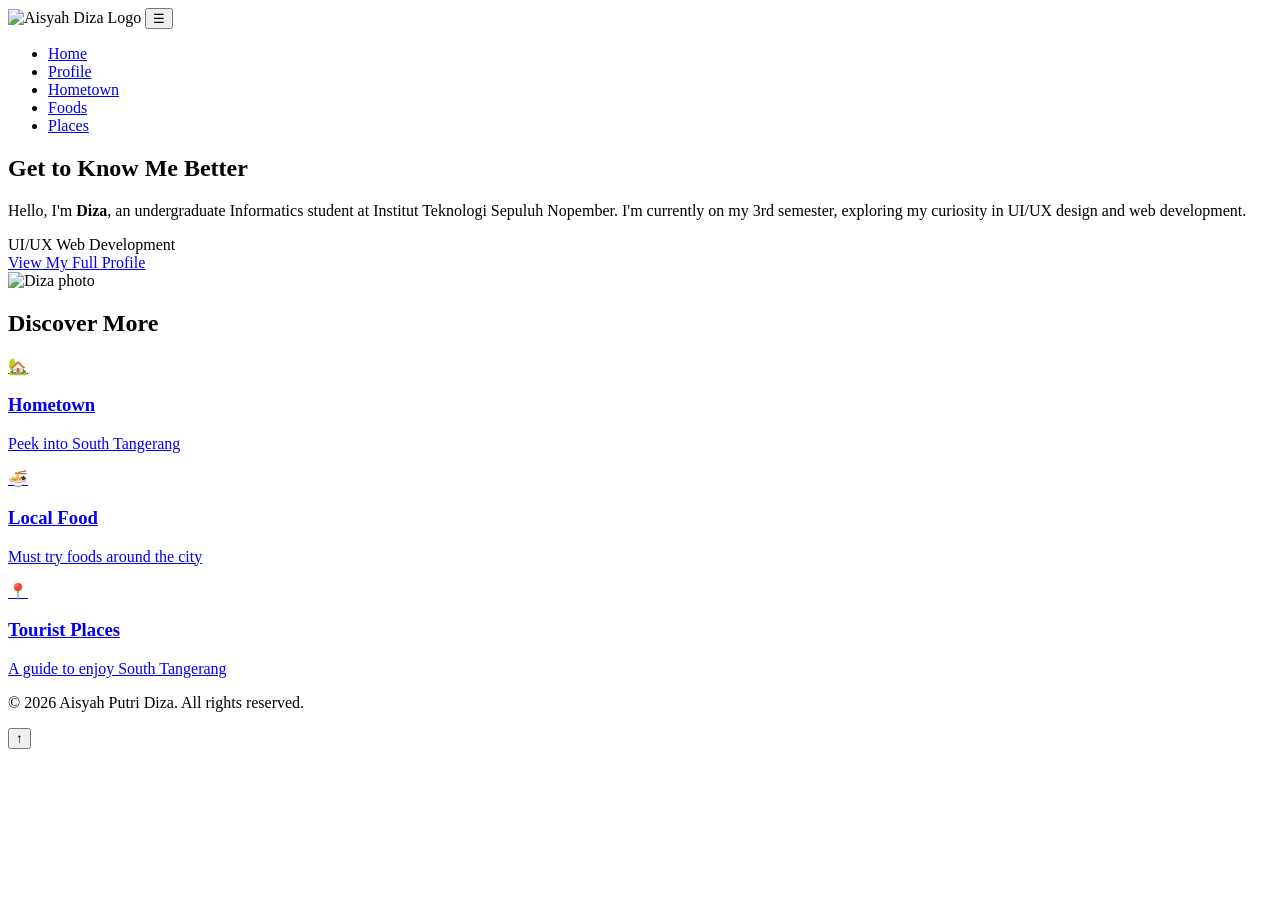
==== Quiz 1/index.html @ 14cac3a8 "add source code" ====
<!DOCTYPE html>
<html lang="en">
<head>
    <meta charset="UTF-8">
    <meta name="viewport" content="width=device-width, initial-scale=1.0">
    <title>Home</title>

    <link rel="preconnect" href="https://fonts.googleapis.com">
    <link rel="preconnect" href="https://fonts.gstatic.com" crossorigin>
    <link href="https://fonts.googleapis.com/css2?family=Plus+Jakarta+Sans:wght@400;500;600;700&display=swap" rel="stylesheet">

    <link rel="stylesheet" href="../style.css">
</head>
<body>
    <header>
        <img src="../assets/Aisyah Diza..png" alt="Aisyah Diza Logo" height="48">
        <button class="menu-toggle" aria-label="Toggle menu">☰</button>
        <nav>
            <ul>
                <li><a href="./index.html">Home</a></li>
                <li><a href="./profile.html">Profile</a></li>
                <li><a href="./hometown.html">Hometown</a></li>
                <li><a href="./food.html">Foods</a></li>
                <li><a href="./tourist.html">Places</a></li>
            </ul>
        </nav>
    </header>
    <main>
        <section class="hero">
            <div class="hero-text">
                <h1>Get to Know Me Better</h1>
                <p>
                    Hello, I'm <strong>Diza</strong>, an undergraduate Informatics student at Institut Teknologi
                    Sepuluh Nopember. I'm currently on my 3rd semester, exploring my curiosity in UI/UX design and web development.
                </p>
                <div class="tags">
                    <span class="tag">UI/UX</span>
                    <span class="tag">Web Development</span>
                </div>
                <a href="./profile.html">View My Full Profile</a>
            </div>

            <img src="../assets/profile.jpeg" alt="Diza photo" class="hero-photo">
        </section>
        <section class="preview-section">
            <h2>Discover More</h2>
            <div class="preview-grid">
                <a href="./hometown.html" class="preview-card">
                    <span class="preview-icon">🏡</span>
                    <h3>Hometown</h3>
                    <p>Peek into South Tangerang</p>
                </a>

                <a href="./food.html" class="preview-card">
                    <span class="preview-icon">🍜</span>
                    <h3>Local Food</h3>
                    <p>Must try foods around the city</p>
                </a>

                <a href="./tourist.html" class="preview-card">
                    <span class="preview-icon">📍</span>
                    <h3>Tourist Places</h3>
                    <p>A guide to enjoy South Tangerang</p>
                </a>

            </div>
        </section>
    </main>
    <footer>
        <p>&copy; 2026 Aisyah Putri Diza. All rights reserved.</p>
    </footer>
    <button id="back-to-top" aria-label="Back to top">↑</button>

    <div id="lightbox">
        <img id="lightbox-img" src="" alt="">
    </div>
    <script src="../script.js"></script>
</body>
</html>
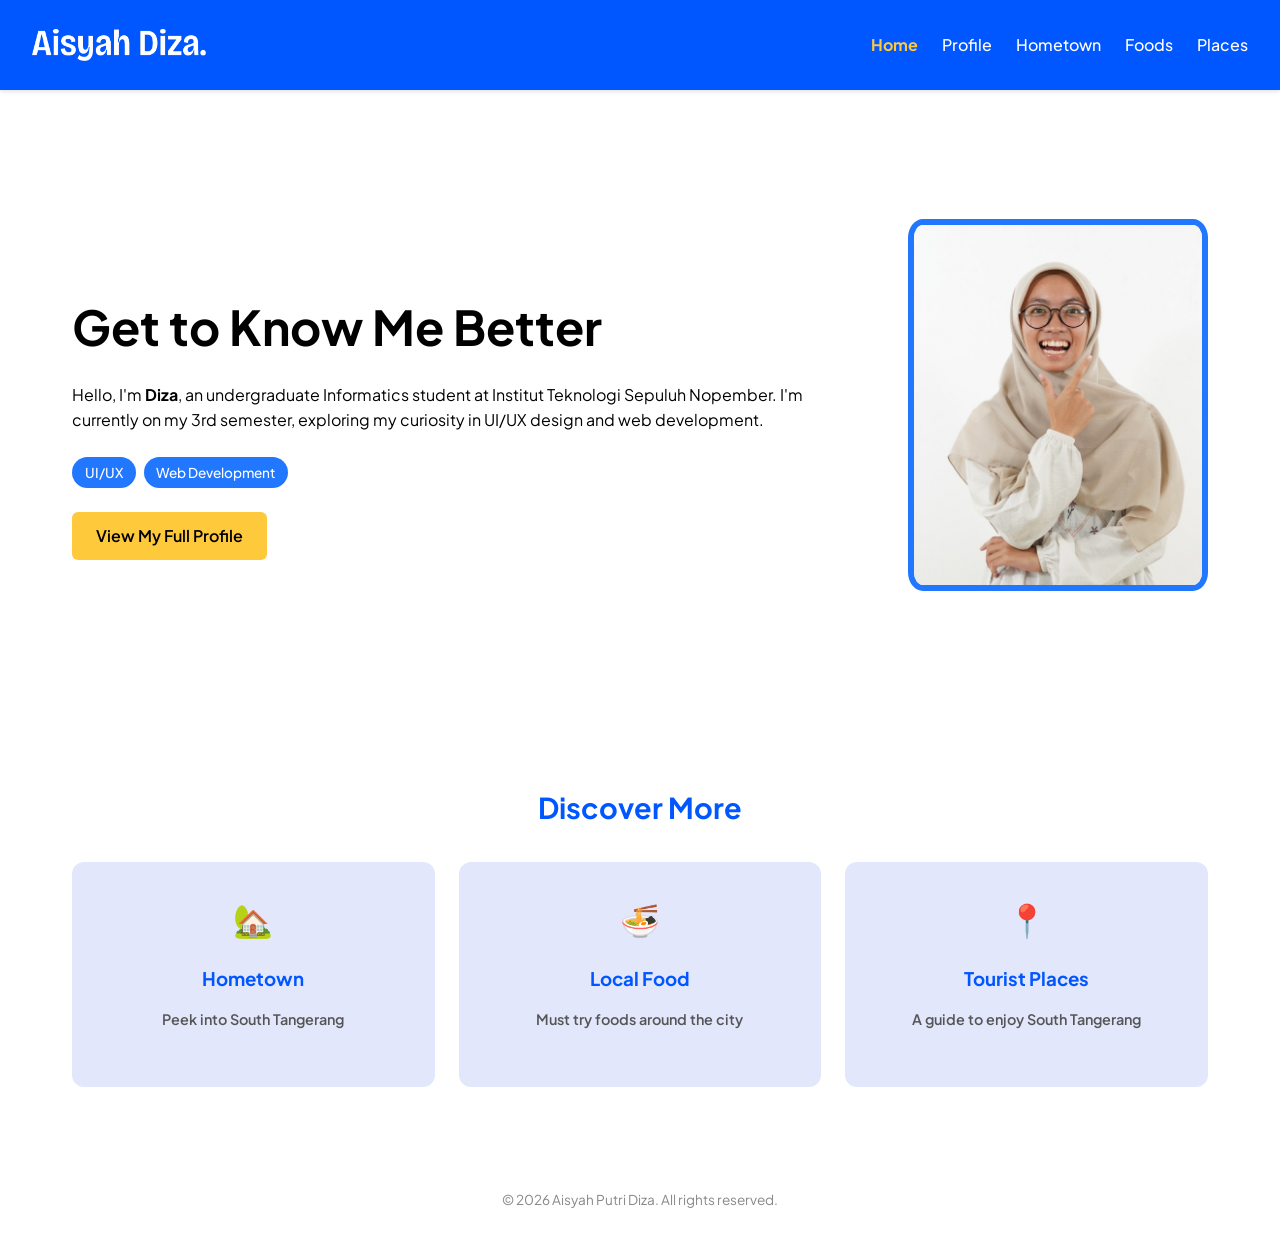
==== commit 6a544f84: "fix relative path" ====
--- a/Quiz 1/index.html
+++ b/Quiz 1/index.html
@@ -8,20 +8,21 @@
     <link rel="preconnect" href="https://fonts.googleapis.com">
     <link rel="preconnect" href="https://fonts.gstatic.com" crossorigin>
     <link href="https://fonts.googleapis.com/css2?family=Plus+Jakarta+Sans:wght@400;500;600;700&display=swap" rel="stylesheet">
+    <link rel="icon" type="image/x-icon" href="./assets/favicon.png">
 
-    <link rel="stylesheet" href="../style.css">
+    <link rel="stylesheet" href="./style.css">
 </head>
 <body>
     <header>
-        <img src="../assets/Aisyah Diza..png" alt="Aisyah Diza Logo" height="48">
+        <img src="./assets/Aisyah Diza..png" alt="Aisyah Diza Logo" height="48">
         <button class="menu-toggle" aria-label="Toggle menu">☰</button>
         <nav>
             <ul>
                 <li><a href="./index.html">Home</a></li>
-                <li><a href="./profile.html">Profile</a></li>
-                <li><a href="./hometown.html">Hometown</a></li>
-                <li><a href="./food.html">Foods</a></li>
-                <li><a href="./tourist.html">Places</a></li>
+                <li><a href="./quiz1/profile.html">Profile</a></li>
+                <li><a href="./quiz1/hometown.html">Hometown</a></li>
+                <li><a href="./quiz1/food.html">Foods</a></li>
+                <li><a href="./quiz1/tourist.html">Places</a></li>
             </ul>
         </nav>
     </header>
@@ -37,27 +38,27 @@
                     <span class="tag">UI/UX</span>
                     <span class="tag">Web Development</span>
                 </div>
-                <a href="./profile.html">View My Full Profile</a>
+                <a href="./quiz1/profile.html">View My Full Profile</a>
             </div>
 
-            <img src="../assets/profile.jpeg" alt="Diza photo" class="hero-photo">
+            <img src="./assets/profile.jpeg" alt="Diza photo" class="hero-photo">
         </section>
         <section class="preview-section">
             <h2>Discover More</h2>
             <div class="preview-grid">
-                <a href="./hometown.html" class="preview-card">
+                <a href="./quiz1/hometown.html" class="preview-card">
                     <span class="preview-icon">🏡</span>
                     <h3>Hometown</h3>
                     <p>Peek into South Tangerang</p>
                 </a>
 
-                <a href="./food.html" class="preview-card">
+                <a href="./quiz1/food.html" class="preview-card">
                     <span class="preview-icon">🍜</span>
                     <h3>Local Food</h3>
                     <p>Must try foods around the city</p>
                 </a>
 
-                <a href="./tourist.html" class="preview-card">
+                <a href="./quiz1/tourist.html" class="preview-card">
                     <span class="preview-icon">📍</span>
                     <h3>Tourist Places</h3>
                     <p>A guide to enjoy South Tangerang</p>
@@ -74,6 +75,6 @@
     <div id="lightbox">
         <img id="lightbox-img" src="" alt="">
     </div>
-    <script src="../script.js"></script>
+    <script src="./script.js"></script>
 </body>
 </html>
--- a/Quiz 1/style.css
+++ b/Quiz 1/style.css
@@ -0,0 +1,443 @@
+:root {
+    --primary-blue: #0056FF;
+    --secondary-blue: #2277FF;
+    --black: #000000;
+    --soft-lavender: #E3E7FC;
+    --white: #FFFFFF;
+    --accent-yellow: #FFC93C;
+    --accent-yellow-hover: #FFB800;
+    --gradient-futurewave: linear-gradient(135deg, #2277FF, #8FC1FF);
+    --gradient-midnight: linear-gradient(135deg, #0A1F5C, #0056FF);
+}
+
+*, *::before, *::after {
+  box-sizing: border-box;
+}
+
+body {
+    margin: 0;
+    font-family: 'Plus Jakarta Sans', sans-serif;
+    color: var(--black);
+    line-height: 1.6;
+    background-color: var(--white);
+}
+
+header {
+    display: flex;
+    align-items: center;
+    justify-content: space-between;
+    padding: 1rem 2rem;
+    background-color: var(--primary-blue);
+    box-shadow: 0 2px 4px rgba(0,0,0,0.1);
+}
+
+header img {
+    height: 32px;
+    width: auto;
+}
+
+nav ul {
+    display: flex;
+    list-style: none;
+    gap: 1.5rem;
+}
+
+nav a {
+    text-decoration: none;
+    color: var(--white);
+    font-weight: 500;
+}
+
+nav a:hover {
+    color: var(--accent-yellow);
+}
+
+main {
+    width: 100%;
+}
+
+h1 {
+    font-size: 2rem;
+    margin-bottom: 1rem;
+    color: var(--black);
+}
+
+main p {
+    margin-bottom: 1.5rem;
+}
+
+main a {
+    display: inline-block;
+    padding: 0.7rem 1.5rem;
+    background-color: var(--accent-yellow);
+    color: var(--black);
+    font-weight: 600;
+    text-decoration: none;
+    border-radius: 6px;
+    transition: background-color 0.2s ease;
+}
+
+main a:hover {
+    background-color: var(--accent-yellow-hover);
+}
+
+footer {
+    text-align: center;
+    padding: 1.5rem;
+    color: #888;
+    font-size: 0.85rem;
+}
+
+.hero {
+    max-width: 1200px;
+    padding: 0 2rem;
+    min-height: 70vh;
+    display: flex;
+    align-items: center;
+    justify-content: space-between;
+    gap: 3rem;
+    margin: 0 auto;
+}
+
+.hero-text {
+    flex: 1;
+}
+
+.hero-text h1 {
+    font-size: 3rem;
+}
+
+.hero-text p {
+    font-size: 1rem;
+}
+
+.hero-text .list-title {
+    margin-bottom: 0.5rem;
+}
+
+.hero-photo {
+    width: 300px;
+    border-radius: 5%;
+    border: 6px solid var(--secondary-blue);
+    flex-shrink: 0;
+}
+
+.tags {
+    display: flex;
+    gap: 0.5rem;
+    margin-bottom: 1.5rem;
+    flex-wrap: wrap;
+}
+
+.tag {
+    background-color: var(--secondary-blue);
+    color: var(--white);
+    padding: 0.3rem 0.8rem;
+    border-radius: 999px;
+    font-size: 0.85rem;
+    font-weight: 500;
+    transition: background-color 0.2s ease, color 0.2s ease, transform 0.2s ease;
+}
+
+.tag:hover {
+    background-color: var(--soft-lavender);
+    color: var(--black);
+    transform: translateY(-2px);
+}
+
+.preview-section {
+    max-width: 1200px;
+    margin: 4rem auto;
+    padding: 0 2rem;
+    text-align: center;
+}
+
+.preview-section h2 {
+    font-size: 1.8rem;
+    margin-bottom: 2rem;
+    color: var(--primary-blue);
+}
+
+.preview-grid {
+    display: grid;
+    grid-template-columns: repeat(auto-fit, minmax(200px, 1fr));
+    gap: 1.5rem;
+}
+
+.preview-card {
+    background-color: var(--soft-lavender);
+    border-radius: 12px;
+    padding: 2rem 1.5rem;
+    text-decoration: none;
+    color: var(--black);
+    transition: transform 0.2s ease, box-shadow 0.2s ease, background-color 0.2s ease;
+}
+
+.preview-card:hover {
+    background-color: var(--primary-blue);
+    transform: translateY(-5px);
+    box-shadow: 0 8px 20px rgba(0, 86, 255, 0.15);
+}
+
+.preview-card:hover h3, .preview-card:hover p {
+    color: var(--white);
+}
+
+.preview-icon {
+    font-size: 2rem;
+    display: block;
+    margin-bottom: 0.8rem;
+}
+
+.preview-card h3 {
+    color: var(--primary-blue);
+    margin-bottom: 0.5rem;
+    transition: color 0.2s ease;
+}
+
+.preview-card p {
+    font-size: 0.9rem;
+    color: #555;
+    transition: color 0.2s ease;
+}
+
+.content {
+    max-width: 800px;
+    margin: 3rem auto;
+    padding: 0 2rem;
+}
+
+.content h1 {
+    font-size: 2.2rem;
+    color: var(--black);
+    margin-bottom: 1rem;
+}
+
+.content h2 {
+    font-size: 1.3rem;
+    color: var(--primary-blue);
+    margin-bottom: 0.5rem;
+}
+
+.content p {
+    margin-bottom: 1rem;
+    color: #333;
+}
+
+.content ul, .content ol {
+    margin: 1rem 0 1.5rem 1.5rem;
+}
+
+.content ul li, .content ol li {
+    margin-bottom: 0.8rem;
+}
+
+.content a {
+    display: inline-block;
+    margin: 0.5rem 0.5rem 0.5rem 0;
+    padding: 0.7rem 1.5rem;
+    background-color: var(--accent-yellow);
+    color: var(--black);
+    font-weight: 600;
+    text-decoration: none;
+    border-radius: 6px;
+    transition: background-color 0.2s ease;
+}
+
+.content a:hover {
+    background-color: var(--accent-yellow-hover);
+}
+
+.banner-img {
+    width: 100%;
+    height: 280px;
+    object-fit: cover;
+    border-radius: 12px;
+    margin-bottom: 2rem;
+    display: block;
+}
+
+.food-list {
+    list-style: none;
+    margin: 0;
+    display: grid;
+    grid-template-columns: repeat(2, 1fr);
+    gap: 2rem;
+}
+
+.food-list li {
+    background-color: var(--soft-lavender);
+    padding: 1.5rem;
+    border-radius: 12px;
+    transition: transform 0.2s ease, box-shadow 0.2s ease;
+}
+
+.food-list li:hover {
+    transform: translateY(-5px);
+    box-shadow: 0 8px 20px rgba(0, 86, 255, 0.15);
+}
+
+.food-list img {
+    width: 100%;
+    height: 200px;
+    object-fit: cover;
+    border-radius: 8px;
+    margin: 0.8rem 0;
+    display: block;
+}
+
+.tourist-list {
+    list-style: none;
+    margin: 2rem 0;
+    display: grid;
+    grid-template-columns: repeat(2, 1fr);
+    gap: 2rem;
+}
+
+.tourist-list li {
+    background-color: var(--soft-lavender);
+    border-radius: 12px;
+    overflow: hidden;
+    transition: transform 0.2s ease, box-shadow 0.2s ease;
+}
+
+.tourist-list li:hover {
+    transform: translateY(-5px);
+    box-shadow: 0 8px 20px rgba(0, 86, 255, 0.15);
+}
+
+.tourist-list img {
+    width: 100%;
+    height: 180px;
+    object-fit: cover;
+    display: block;
+}
+
+.tourist-text {
+    padding: 1.2rem;
+}
+
+.tourist-text h2 {
+    color: var(--primary-blue);
+    margin-bottom: 0.5rem;
+}
+
+.cta-box {
+    text-align: center;
+    background-color: var(--primary-blue);
+    color: var(--white);
+    padding: 2rem;
+    border-radius: 12px;
+    margin-top: 2rem;
+}
+
+.cta-box p {
+    color: var(--white);
+    font-size: 1.1rem;
+    margin-bottom: 1rem;
+}
+
+.cta-box a {
+    background-color: var(--accent-yellow);
+    color: var(--black);
+}
+
+.cta-box a:hover {
+    background-color: var(--accent-yellow-hover);
+}
+
+nav a.active {
+    color: var(--accent-yellow);
+    font-weight: 700;
+}
+
+.menu-toggle {
+    display: none;
+    background: none;
+    border: none;
+    color: var(--white);
+    font-size: 1.5rem;
+    cursor: pointer;
+}
+
+#back-to-top {
+    position: fixed;
+    bottom: 2rem;
+    right: 2rem;
+    background-color: var(--primary-blue);
+    color: var(--white);
+    border: none;
+    width: 45px;
+    height: 45px;
+    border-radius: 50%;
+    font-size: 1.2rem;
+    cursor: pointer;
+    opacity: 0;
+    visibility: hidden;
+    transition: opacity 0.3s ease, transform 0.3s ease;
+}
+
+#back-to-top.show {
+    opacity: 1;
+    visibility: visible;
+}
+
+#back-to-top:hover {
+    transform: translateY(-3px);
+    background-color: var(--secondary-blue);
+}
+
+#lightbox {
+    display: none;
+    position: fixed;
+    top: 0;
+    left: 0;
+    width: 100%;
+    height: 100%;
+    background: rgba(0, 0, 0, 0.85);
+    z-index: 999;
+    align-items: center;
+    justify-content: center;
+    cursor: pointer;
+}
+
+#lightbox.active {
+    display: flex;
+}
+
+#lightbox img {
+    max-width: 90%;
+    max-height: 90%;
+    border-radius: 8px;
+}
+
+.food-list img,
+.tourist-list img {
+    cursor: pointer;
+}
+
+@media (max-width: 700px) {
+    .menu-toggle {
+        display: block;
+    }
+
+    nav ul {
+        display: none;
+        flex-direction: column;
+        position: absolute;
+        top: 100%;
+        right: 0;
+        background-color: var(--primary-blue);
+        width: 200px;
+        padding: 1rem;
+        gap: 1rem;
+    }
+
+    nav.nav-open ul {
+        display: flex;
+    }
+
+    header {
+        position: relative;
+    }
+}
